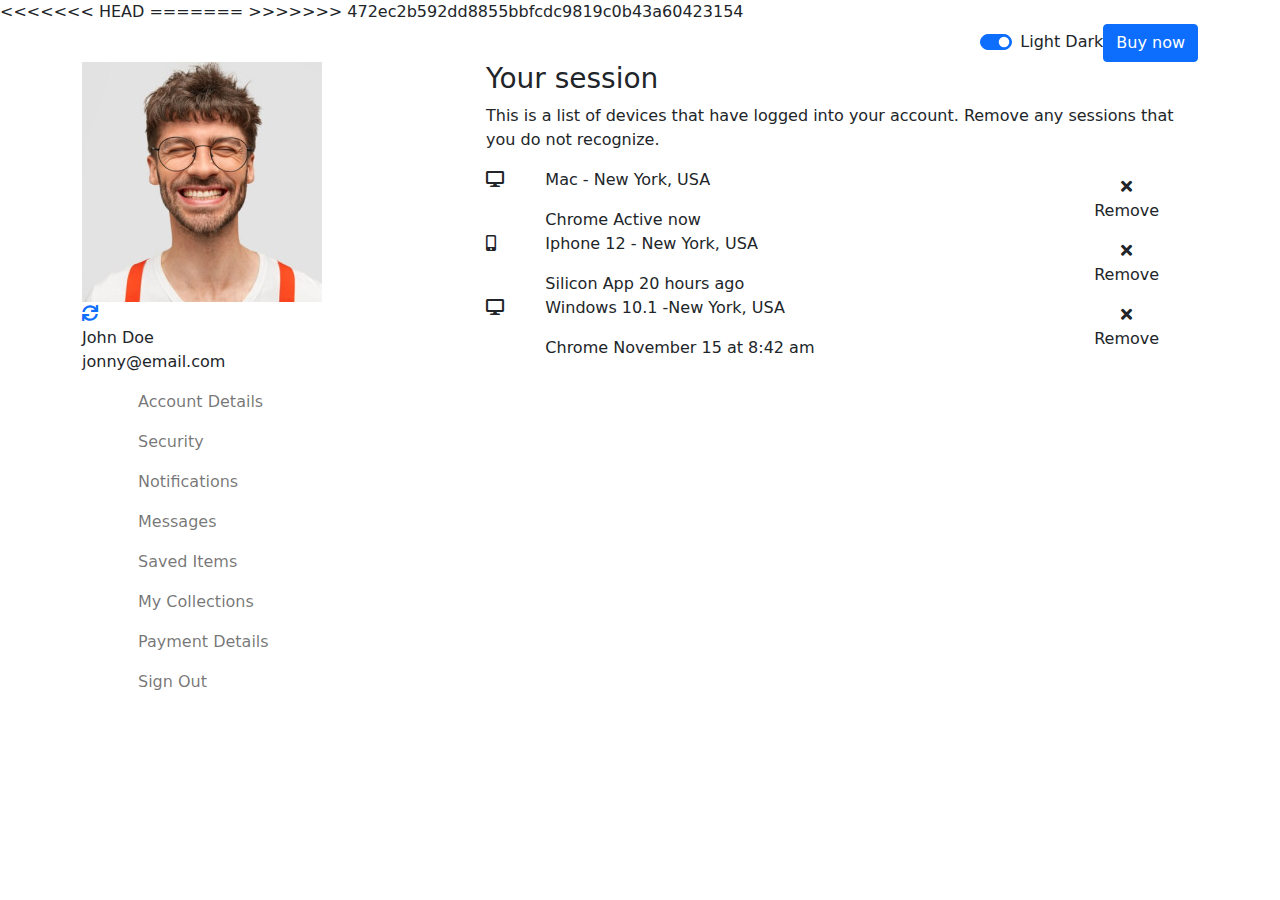
==== index.html @ 2d368879 "добавление файлов" ====
<!DOCTYPE html>
<html lang="en">
<head>
	<meta charset="UTF-8">
	<meta name="viewport" content="width=device-width, initial-scale=1.0">
	<title>Document</title>
	<link rel="stylesheet" href="css/bootstrap.min.css">
	<link rel="stylesheet" href="css/all.min.css">
	<link rel="stylesheet" href="css/bundle.css">
	<link rel="stylesheet" href="css/all.min.css">

</head>
<body>

<<<<<<< HEAD
	
=======
>>>>>>> 472ec2b592dd8855bbfcdc9819c0b43a60423154
	<div class="container-fluid fixed_block">
		<div class="container">
			<div class="row">
				<div class="col-6">
					<!-- лого и меню -->
				</div>
				<div class="col-6 d-flex justify-content-end d-flex align-items-center">
					<div class="sweatch">
						<div class="form-check form-switch">
							<label class="form-check-label align-self-center" for="flexSwitchCheckChecked">Light</label>
						  	<input class="form-check-input sweatch_feald" type="checkbox" role="switch" id="flexSwitchCheckChecked" checked>
						  	<label class="form-check-label align-self-center" for="flexSwitchCheckChecked">Dark</label>
						</div>
					</div>
					<button type="button" class="btn btn-primary btn_buy"><i class="bi bi-cart"></i>Buy now</button>
				</div>
			</div>
		</div>
	</div>
	<div class="container">
		<div class="row">
			<aside class="col-4 sidebar">
				<div class="sidebar_block">
					<div class="sidebar_user_info_wrap">
						<div class="photo_and_info">
							<div class="photo_wrap">
								<div class="photo">
									<img src="images/18.jpg">
									<div class="link">
										<a href="#">
											<i class="fas fa-sync"></i>
										</a>
									</div>
								</div>
							</div>
							<div class="info">
								<div class="user_name">
									John Doe
								</div>
								<div class="user_email">
									jonny@email.com
								</div>
							</div>
						</div>
					</div>
					<div class="container">
						<div class="row">
							<div class="col-12 sidebar_menu_wrap">
								<nav class="navbar navbar-expand-lg navbar-light bg-transparent">
									<div class="container-fluid">
										<button class="navbar-toggler sidebar_menu_button" type="button" data-bs-toggle="collapse" data-bs-target="#navbarTogglerDemo01" aria-controls="navbarTogglerDemo01" aria-expanded="false" aria-label="Toggle navigation">
											<span class=" disable_button navbar-toggler-icon"></span>
											<i class=" sidebar_icon_before bi bi-person-lines-fill"></i>
											Account menu
											<i class="sidebar_icon_after bi bi-chevron-down"></i>
										</button>
										<div class="collapse navbar-collapse" id="navbarTogglerDemo01">
											<ul class="navbar-nav sidebar_menu me-auto mb-2 mb-lg-0 flex-column">
												<li class="nav-item">
													<a class="nav-link sidebar_menu_items" href="#">
													<i class="sidebar_icon bi bi-gear"></i>
													Account Details</a>
												</li>
												<li class="nav-item">
													<a class="nav-link active_item sidebar_menu_items" href="#">
													<i class="sidebar_icon bi bi-lock"></i>
													Security</a>
												</li>
												<li class="nav-item">
													<a class="nav-link sidebar_menu_items" href="#">
													<i class="sidebar_icon bi bi-bell"></i>
													Notifications</a>
												</li>
												<li class="nav-item">
													<a class="nav-link sidebar_menu_items" href="#">
													<i class="sidebar_icon bi bi-chat-right"></i>
													Messages</a>
												</li>
												<li class="nav-item">
													<a class="nav-link sidebar_menu_items" href="#">
													<i class="sidebar_icon bi bi-bookmark"></i>
													Saved Items</a>
												</li>
												<li class="nav-item">
													<a class="nav-link sidebar_menu_items" href="#">
													<i class="sidebar_icon bi bi-collection"></i>
													My Collections</a>
												</li>
												<li class="nav-item">
													<a class="nav-link sidebar_menu_items" href="#">
													<i class="sidebar_icon bi bi-credit-card-2-front"></i>
													Payment Details</a>
												</li>
												<li class="nav-item">
													<a class="nav-link sidebar_menu_items" href="#">
													<i class="sidebar_icon bi bi-box-arrow-left"></i>
													Sign Out</a>
												</li>
											</ul>
										</div>
									</div>
								</nav>
							</div>
						</div>
					</div>
				</div>
			</aside>
			<div class="col-8">
				<div class="container-fluid">
		<div class="row">
			<div class="col-12 title">
				<h3>Your session</h3>
			</div>
			<div class="col-12">
				<p class="article">This is a list of devices that have logged into your account. Remove any sessions that you do not recognize.</p>
			</div>
		</div>
		<div class="row users">
			<div class="col-1 item align-self-start">
				<i class="fas fa-desktop"></i>
			</div>
			<div class="col-9 item">
				<div class="computers">
					
					<p>Mac - New York, USA</p>
					<span>Chrome </span>
					<span class="active">Active now</span>
				</div>
			</div>
			<div class="col-2 item">
				<div class="btn-group button_wrap" role="group" aria-label="Basic example">
				  <button type="button" class="btn btn_delete ">
				  	<i class="fas fa-times"></i>
				  Remove</button>
				</div>
			</div>
			<div class="col-1 item align-self-start">
				<i class="fas fa-mobile-alt"></i>
			</div>
			<div class="col-9 item">
				<div class="computers">
					<p>Iphone 12 - New York, USA</p>
					<span>Silicon App </span>
					<span>20 hours ago</span>
				</div>
			</div>
			<div class="col-2 item">
				<div class="btn-group button_wrap" role="group" aria-label="Basic example">
					<button type="button" class="btn btn_delete"><i class="fas fa-times"></i>
					Remove</button>
				</div>
			</div>
			<div class="col-1 item align-self-start">
				<i class="fas fa-desktop"></i>
			</div>
			<div class="col-9 item">
				<div class="computers">
					<p>Windows 10.1 -New York, USA</p>
					<span>Chrome </span>
					<span>November 15 at 8:42 am</span>
				</div>
			</div>
			
			<div class="col-2 item">
				<div class="btn-group button_wrap" role="group" aria-label="Basic example">
					<button type="button" class="btn btn_delete">
						<i class="fas fa-times"></i>
					Remove</button>
				</div>
			</div>
		</div>
	</div>
			</div>


	<footer class="container-fluid footer">
		<div class="container">
			<div class="row">
				<!-- footer -->
			</div>
		</div>
	</footer>

	<script src="js/bootstrap.min.js"></script>
</body>
</html>
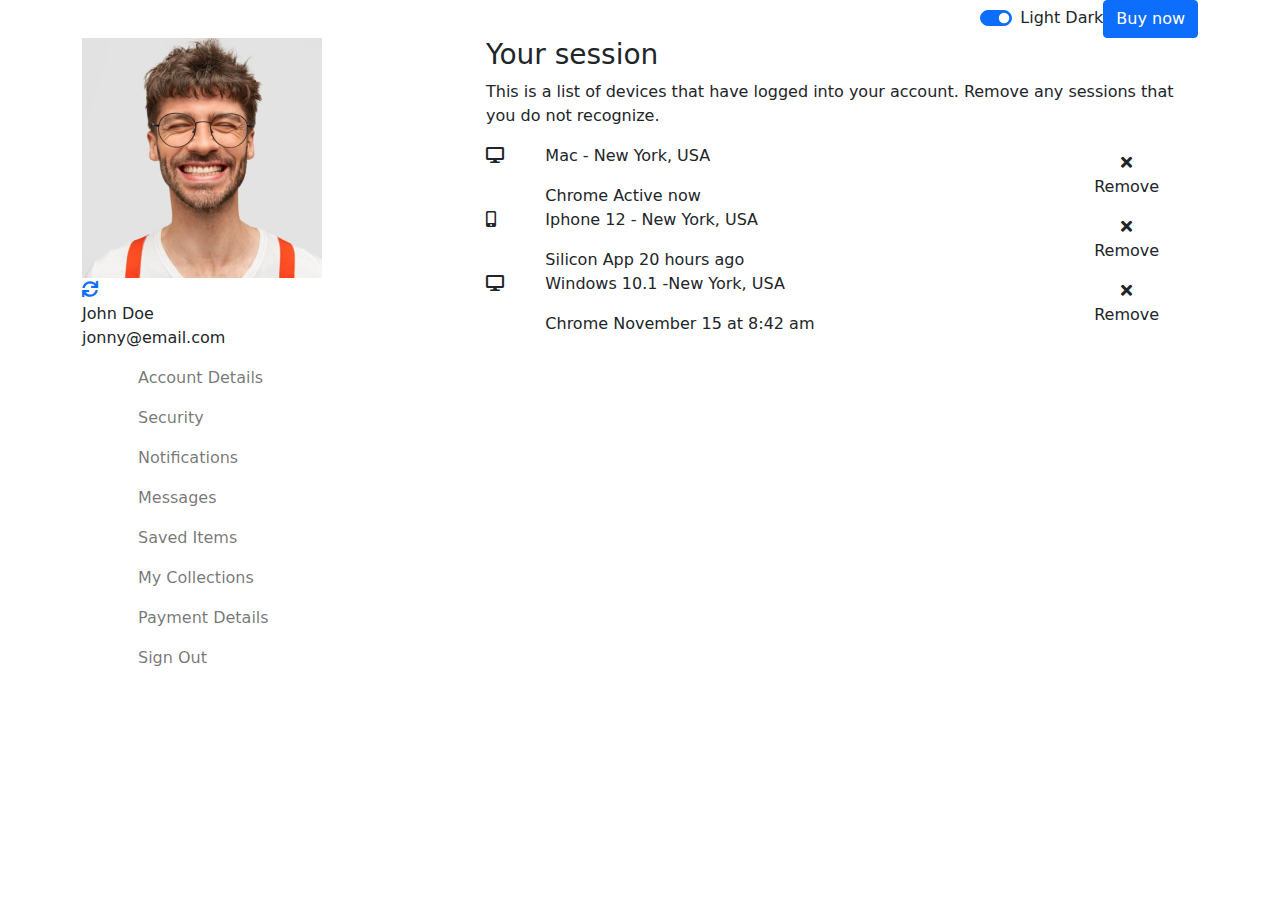
==== commit b7271c40: "изменение размера шрифта" ====
--- a/index.html
+++ b/index.html
@@ -12,10 +12,6 @@
 </head>
 <body>
 
-<<<<<<< HEAD
-	
-=======
->>>>>>> 472ec2b592dd8855bbfcdc9819c0b43a60423154
 	<div class="container-fluid fixed_block">
 		<div class="container">
 			<div class="row">
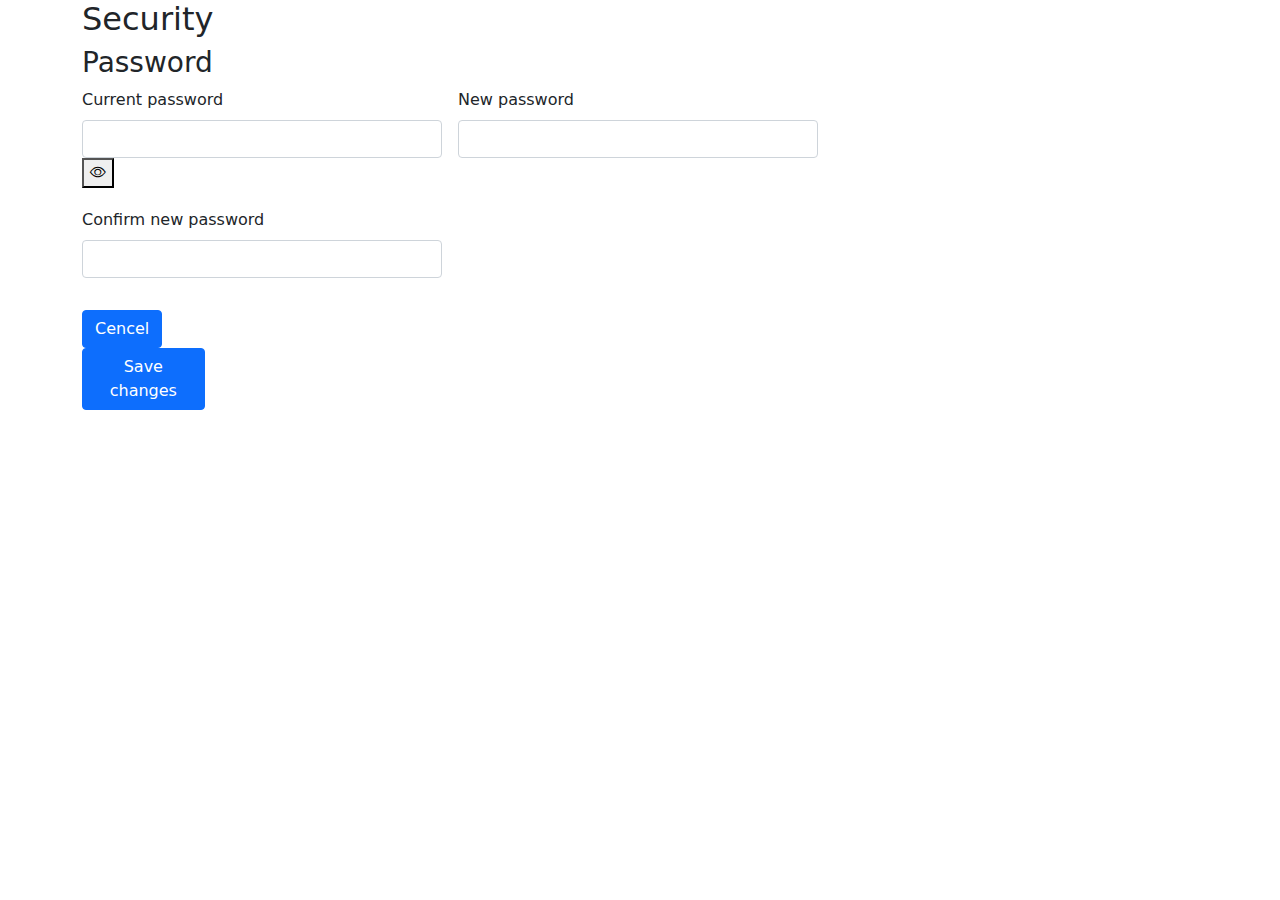
==== commit 54e980d1: "сделала форму" ====
--- a/index.html
+++ b/index.html
@@ -5,196 +5,51 @@
 	<meta name="viewport" content="width=device-width, initial-scale=1.0">
 	<title>Document</title>
 	<link rel="stylesheet" href="css/bootstrap.min.css">
-	<link rel="stylesheet" href="css/all.min.css">
 	<link rel="stylesheet" href="css/bundle.css">
-	<link rel="stylesheet" href="css/all.min.css">
+	<!-- CSS only -->
 
+
+	<link rel="stylesheet" href="https://cdn.jsdelivr.net/npm/bootstrap-icons@1.8.1/font/bootstrap-icons.css">
+	
 </head>
 <body>
+	<div class="container form-main">
+		<div class="row">
+			<div class="col-xl-8">
+				<h2>Security</h2>
+				<h3>Password</h3>
+		  		<!-- Content here -->
+				<form class="row g-3">
+		 		 <div class="col-6 mb-1 current_form">
+		   			<label for="exampleInputPassword1" class="form-label">Current password
+					</label>
+		    		<input type="password" class="form-control" id="exampleInputPassword1">
+		    		<button class="form_btn_eye"><i class="bi bi-eye"></i></button>
+		  		</div>
+		 		<div class="col-6 mb-2">
+		    		<label for="exampleInputPassword1" class="form-label">New password</label>
+		    		<input type="password" class="form-control" id="exampleInputPassword1">
 
-	<div class="container-fluid fixed_block">
-		<div class="container">
-			<div class="row">
-				<div class="col-6">
-					<!-- лого и меню -->
-				</div>
-				<div class="col-6 d-flex justify-content-end d-flex align-items-center">
-					<div class="sweatch">
-						<div class="form-check form-switch">
-							<label class="form-check-label align-self-center" for="flexSwitchCheckChecked">Light</label>
-						  	<input class="form-check-input sweatch_feald" type="checkbox" role="switch" id="flexSwitchCheckChecked" checked>
-						  	<label class="form-check-label align-self-center" for="flexSwitchCheckChecked">Dark</label>
-						</div>
+		  		</div>
+		  		<div class="col-6 mb-3">
+		    	<label for="exampleInputPassword1" class="form-label">Confirm new password</label>
+		    	<input type="password" class="form-control" id="exampleInputPassword1">
+		  		</div>
+		  		<div class="btn-form-main">
+			  		<div class="col-1 btn_1">
+			   			<button type="submit" class="btn btn-primary cencel_btn">Cencel</button>
 					</div>
-					<button type="button" class="btn btn-primary btn_buy"><i class="bi bi-cart"></i>Buy now</button>
-				</div>
-			</div>
-		</div>
-	</div>
-	<div class="container">
-		<div class="row">
-			<aside class="col-4 sidebar">
-				<div class="sidebar_block">
-					<div class="sidebar_user_info_wrap">
-						<div class="photo_and_info">
-							<div class="photo_wrap">
-								<div class="photo">
-									<img src="images/18.jpg">
-									<div class="link">
-										<a href="#">
-											<i class="fas fa-sync"></i>
-										</a>
-									</div>
-								</div>
-							</div>
-							<div class="info">
-								<div class="user_name">
-									John Doe
-								</div>
-								<div class="user_email">
-									jonny@email.com
-								</div>
-							</div>
-						</div>
-					</div>
-					<div class="container">
-						<div class="row">
-							<div class="col-12 sidebar_menu_wrap">
-								<nav class="navbar navbar-expand-lg navbar-light bg-transparent">
-									<div class="container-fluid">
-										<button class="navbar-toggler sidebar_menu_button" type="button" data-bs-toggle="collapse" data-bs-target="#navbarTogglerDemo01" aria-controls="navbarTogglerDemo01" aria-expanded="false" aria-label="Toggle navigation">
-											<span class=" disable_button navbar-toggler-icon"></span>
-											<i class=" sidebar_icon_before bi bi-person-lines-fill"></i>
-											Account menu
-											<i class="sidebar_icon_after bi bi-chevron-down"></i>
-										</button>
-										<div class="collapse navbar-collapse" id="navbarTogglerDemo01">
-											<ul class="navbar-nav sidebar_menu me-auto mb-2 mb-lg-0 flex-column">
-												<li class="nav-item">
-													<a class="nav-link sidebar_menu_items" href="#">
-													<i class="sidebar_icon bi bi-gear"></i>
-													Account Details</a>
-												</li>
-												<li class="nav-item">
-													<a class="nav-link active_item sidebar_menu_items" href="#">
-													<i class="sidebar_icon bi bi-lock"></i>
-													Security</a>
-												</li>
-												<li class="nav-item">
-													<a class="nav-link sidebar_menu_items" href="#">
-													<i class="sidebar_icon bi bi-bell"></i>
-													Notifications</a>
-												</li>
-												<li class="nav-item">
-													<a class="nav-link sidebar_menu_items" href="#">
-													<i class="sidebar_icon bi bi-chat-right"></i>
-													Messages</a>
-												</li>
-												<li class="nav-item">
-													<a class="nav-link sidebar_menu_items" href="#">
-													<i class="sidebar_icon bi bi-bookmark"></i>
-													Saved Items</a>
-												</li>
-												<li class="nav-item">
-													<a class="nav-link sidebar_menu_items" href="#">
-													<i class="sidebar_icon bi bi-collection"></i>
-													My Collections</a>
-												</li>
-												<li class="nav-item">
-													<a class="nav-link sidebar_menu_items" href="#">
-													<i class="sidebar_icon bi bi-credit-card-2-front"></i>
-													Payment Details</a>
-												</li>
-												<li class="nav-item">
-													<a class="nav-link sidebar_menu_items" href="#">
-													<i class="sidebar_icon bi bi-box-arrow-left"></i>
-													Sign Out</a>
-												</li>
-											</ul>
-										</div>
-									</div>
-								</nav>
-							</div>
-						</div>
+					<div class="col-2 btn_2">
+			   			<button type="submit" class="btn btn-primary save_btn">Save changes</button>
 					</div>
 				</div>
-			</aside>
-			<div class="col-8">
-				<div class="container-fluid">
-		<div class="row">
-			<div class="col-12 title">
-				<h3>Your session</h3>
-			</div>
-			<div class="col-12">
-				<p class="article">This is a list of devices that have logged into your account. Remove any sessions that you do not recognize.</p>
-			</div>
-		</div>
-		<div class="row users">
-			<div class="col-1 item align-self-start">
-				<i class="fas fa-desktop"></i>
-			</div>
-			<div class="col-9 item">
-				<div class="computers">
-					
-					<p>Mac - New York, USA</p>
-					<span>Chrome </span>
-					<span class="active">Active now</span>
-				</div>
-			</div>
-			<div class="col-2 item">
-				<div class="btn-group button_wrap" role="group" aria-label="Basic example">
-				  <button type="button" class="btn btn_delete ">
-				  	<i class="fas fa-times"></i>
-				  Remove</button>
-				</div>
-			</div>
-			<div class="col-1 item align-self-start">
-				<i class="fas fa-mobile-alt"></i>
-			</div>
-			<div class="col-9 item">
-				<div class="computers">
-					<p>Iphone 12 - New York, USA</p>
-					<span>Silicon App </span>
-					<span>20 hours ago</span>
-				</div>
-			</div>
-			<div class="col-2 item">
-				<div class="btn-group button_wrap" role="group" aria-label="Basic example">
-					<button type="button" class="btn btn_delete"><i class="fas fa-times"></i>
-					Remove</button>
-				</div>
-			</div>
-			<div class="col-1 item align-self-start">
-				<i class="fas fa-desktop"></i>
-			</div>
-			<div class="col-9 item">
-				<div class="computers">
-					<p>Windows 10.1 -New York, USA</p>
-					<span>Chrome </span>
-					<span>November 15 at 8:42 am</span>
-				</div>
-			</div>
-			
-			<div class="col-2 item">
-				<div class="btn-group button_wrap" role="group" aria-label="Basic example">
-					<button type="button" class="btn btn_delete">
-						<i class="fas fa-times"></i>
-					Remove</button>
-				</div>
-			</div>
-		</div>
+			   	</form>
+		   </div>
+	  	</div>
 	</div>
-			</div>
 
 
-	<footer class="container-fluid footer">
-		<div class="container">
-			<div class="row">
-				<!-- footer -->
-			</div>
-		</div>
-	</footer>
-
 	<script src="js/bootstrap.min.js"></script>
+	<script src="https://cdn.jsdelivr.net/npm/bootstrap@5.1.3/dist/js/bootstrap.bundle.min.js" integrity="sha384-ka7Sk0Gln4gmtz2MlQnikT1wXgYsOg+OMhuP+IlRH9sENBO0LRn5q+8nbTov4+1p" crossorigin="anonymous"></script>
 </body>
 </html>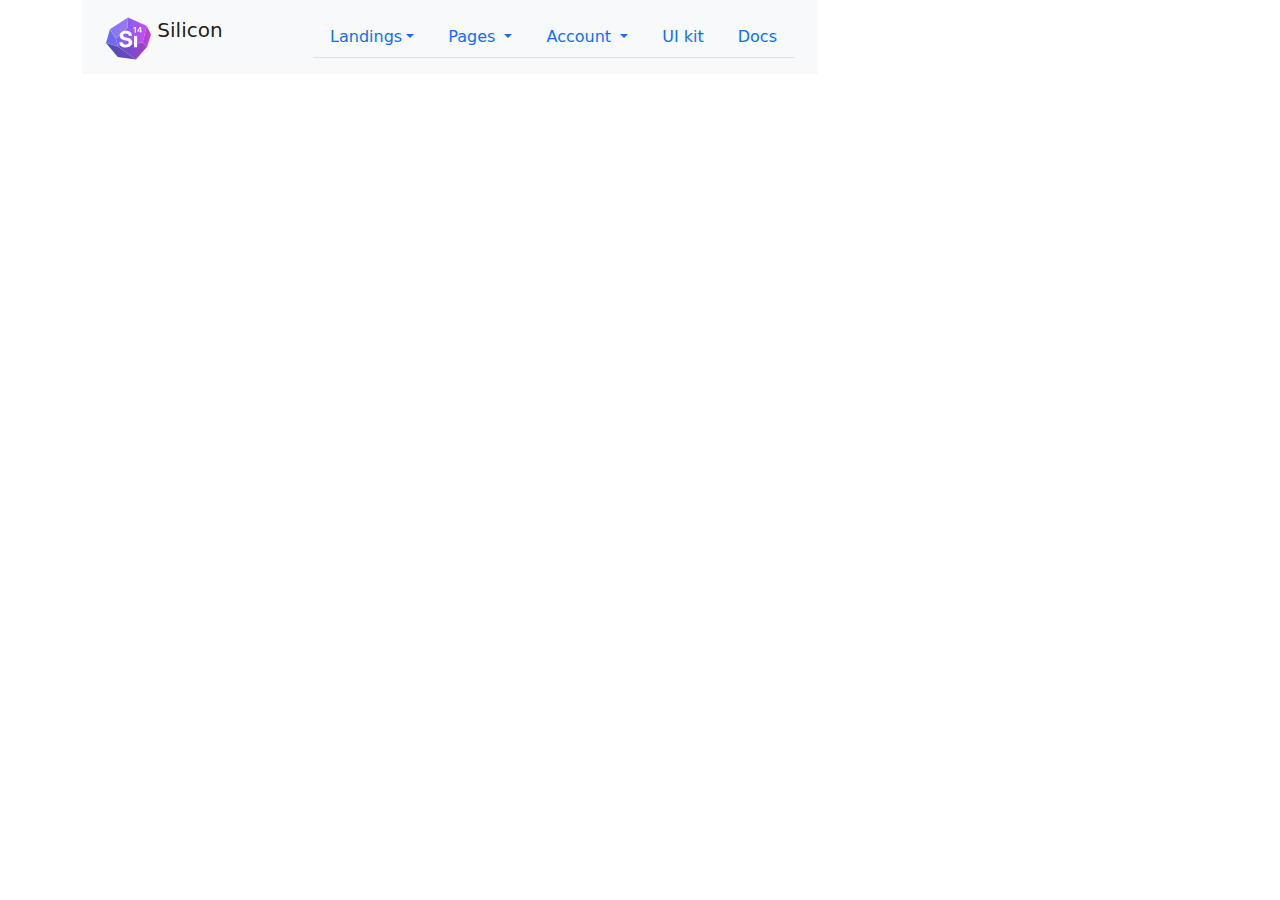
==== commit 73954913: "доделано без РЭМа" ====
--- a/index.html
+++ b/index.html
@@ -4,52 +4,152 @@
 	<meta charset="UTF-8">
 	<meta name="viewport" content="width=device-width, initial-scale=1.0">
 	<title>Document</title>
+
 	<link rel="stylesheet" href="css/bootstrap.min.css">
 	<link rel="stylesheet" href="css/bundle.css">
-	<!-- CSS only -->
+</head>
+<body>
+	
+	<div class="container header">
+		<div class="row ">
+			<div class="col-8">
+				<nav class="navbar navbar-light bg-light">
+				  <div class="container-fluid ">
+					    <a class="navbar-brand align-middle" href="#">
+					      <img src="images/logo.svg" alt="" width="45" height="45" class="d-inline-block align-text-top align-middle">
+					      <span class="align-middle">Silicon</span>
+					    </a>
 
 
-	<link rel="stylesheet" href="https://cdn.jsdelivr.net/npm/bootstrap-icons@1.8.1/font/bootstrap-icons.css">
-	
-</head>
-<body>
-	<div class="container form-main">
-		<div class="row">
-			<div class="col-xl-8">
-				<h2>Security</h2>
-				<h3>Password</h3>
-		  		<!-- Content here -->
-				<form class="row g-3">
-		 		 <div class="col-6 mb-1 current_form">
-		   			<label for="exampleInputPassword1" class="form-label">Current password
-					</label>
-		    		<input type="password" class="form-control" id="exampleInputPassword1">
-		    		<button class="form_btn_eye"><i class="bi bi-eye"></i></button>
-		  		</div>
-		 		<div class="col-6 mb-2">
-		    		<label for="exampleInputPassword1" class="form-label">New password</label>
-		    		<input type="password" class="form-control" id="exampleInputPassword1">
 
-		  		</div>
-		  		<div class="col-6 mb-3">
-		    	<label for="exampleInputPassword1" class="form-label">Confirm new password</label>
-		    	<input type="password" class="form-control" id="exampleInputPassword1">
-		  		</div>
-		  		<div class="btn-form-main">
-			  		<div class="col-1 btn_1">
-			   			<button type="submit" class="btn btn-primary cencel_btn">Cencel</button>
-					</div>
-					<div class="col-2 btn_2">
-			   			<button type="submit" class="btn btn-primary save_btn">Save changes</button>
-					</div>
-				</div>
-			   	</form>
-		   </div>
-	  	</div>
-	</div>
+						<ul class="nav nav-tabs align-middle">
+						  <li class="nav-item dropdown pages">
+						    <p class="nav-link dropdown-toggle" data-bs-toggle="dropdown" href="#" role="button" aria-expanded="false">Landings<i class="bi bi-chevron-down"></i></p>
+						    <ul class="dropdown-menu">
+						      	<li>
+						      		<div class="row">
+						      			<div class="col-4 picture-col menu-picture">
+						      				
+						      			</div>
 
 
+			      			<div class="col-4 other-col">
+										    <ul class="last_in_col">
+										      	<li class="dropdown-item"><a href="#" class="dropdown-item">Template Intro Page</a></li>
+										      	<li class="dropdown-item"><a href="#" class="dropdown-item">Mobile App Showcase</a></li>
+										      	<li class="dropdown-item"><a href="#" class="dropdown-item">SaaS v.1</a></li>
+										      	<li class="dropdown-item "><a href="#" class="dropdown-item">SaaS v.2</a></li>
+										      	<li class="dropdown-item"><a href="#" class="dropdown-item">Financial Consulting</a></li>
+										      	<li class="dropdown-item"><a href="#" class="dropdown-item">Online Courses</a></li>
+										      	<li class="dropdown-item"><a href="#" class="dropdown-item">Medical</a></li>
+										      	<li class="dropdown-item"><a href="#" class="dropdown-item">IT (Software) Company</a></li>
+						      				</ul> 
+						      			</div>
+						      			<div class="col-4 last-col">
+										    <ul class="last_in_col">
+										      	<li class="dropdown-item"><a href="#" class="dropdown-item">Conference</a></li>
+										      	<li class="dropdown-item"><a href="#" class="dropdown-item">Digital Agency</a></li>
+										      	<li class="dropdown-item"><a href="#" class="dropdown-item">Blog Homepage</a></li>
+										      	
+						      				</ul> 
+						      			</div>
+						      		</div>
+   								</li> 
+						    </ul>
+						  </li>
+						  <li class="nav-item dropdown pages">
+						    <p class="nav-link dropdown-toggle" data-bs-toggle="dropdown" href="#" role="button" aria-expanded="false">Pages <i class="bi bi-chevron-down"></i></p>
+						    <ul class="dropdown-menu">
+						      	<li>
+						      		<div class="row">
+						      			<div class="col-4 first-col">
+											<ul class="">
+										    	<li class="dropdown-item dropdown-subtitle">About</li>
+										      	<li class="dropdown-item"><a class="dropdown-item" href="#">About v.1</a></li>
+										      	<li class="dropdown-item"><a class="dropdown-item" href="#">About v.2</a></li>
+										    </ul>
+										    <ul class="last_in_col">
+										      	<li class="dropdown-item dropdown-subtitle">Portfolio</li>
+										      	<li class="dropdown-item"><a href="#" class="dropdown-item"> Grid View</a></li>
+										      	<li class="dropdown-item"><a href="#" class="dropdown-item"> List View</a></li>
+										      	<li class="dropdown-item"><a href="#" class="dropdown-item"> SliderView</a> </li>
+										      	<li class="dropdown-item"><a href="#" class="dropdown-item"> Courses</a></li>
+										      	<li class="dropdown-item"><a href="#" class="dropdown-item"> SingleProject</a> </li>
+										      	<li class="dropdown-item"><a href="#" class="dropdown-item"> Single Course</a></li>
+						      				</ul> 
+						      			</div>
+
+						      			<div class="col-4 other-col">
+											<ul class="">
+										    	<li class="dropdown-item dropdown-subtitle">Blog</li>
+										      	<li class="dropdown-item"><a class="dropdown-item" href="#">List View with Sidebar</a></li>
+										      	<li class="dropdown-item"><a class="dropdown-item" href="#">Grid View with Sidebar</a></li>
+										      	<li class="dropdown-item"><a class="dropdown-item" href="#">List View no Sidebar</a></li><li class="dropdown-item"><a class="dropdown-item" href="#">Grid View no Sidebar</a></li>
+										      	<li class="dropdown-item"><a class="dropdown-item" href="#">Simple Feed</a></li>
+										      	<li class="dropdown-item"><a class="dropdown-item" href="#">Single Post</a></li>
+										      	<li class="dropdown-item"><a class="dropdown-item" href="#">Podcast</a></li>
+
+										    </ul>
+										    <ul class="last_in_col">
+										      	<li class="dropdown-item dropdown-subtitle">Services</li>
+										      	<li class="dropdown-item"><a href="#" class="dropdown-item"></a> Services Page</li>
+										      	<li class="dropdown-item"><a href="#" class="dropdown-item"></a> Service Details</li>
+										      	
+						      				</ul> 
+						      			</div>
+
+						      			<div class="col-4 last-col">
+											<ul class="">
+										    	<li class="dropdown-item dropdown-subtitle">Contacts</li>
+										      	<li class="dropdown-item"><a class="dropdown-item" href="#">Contacts v.1</a></li>
+										      	<li class="dropdown-item"><a class="dropdown-item" href="#">Contacts v.2</a></li>
+										    </ul>
+										    <ul class="last_in_col">
+										      	<li class="dropdown-item dropdown-subtitle">Specialty</li>
+										      	<li class="dropdown-item"><a href="#" class="dropdown-item"> 404 Error v.1</a></li>
+										      	<li class="dropdown-item"><a href="#" class="dropdown-item"> 404 Error v.2</a></li>
+										      	
+						      				</ul> 
+						      			</div>
+						      		</div>
+								</li> 
+						    </ul>
+
+						  </li>
+						  <li class="nav-item dropdown pages">
+						    <p class="nav-link dropdown-toggle" data-bs-toggle="dropdown" href="#" role="button" aria-expanded="false">Account <i class="bi bi-chevron-down"></i></p>
+						    <ul class="dropdown-menu">
+						      	<li>
+						      		<div class="row">
+						      			<div class="col first-col">
+										    <ul class="last_in_col">
+										      	<li class="dropdown-item"><a href="#" class="dropdown-item">Account Details</a></li>
+										      	<li class="dropdown-item"><a href="#" class="dropdown-item"> Security</a></li>
+										      	<li class="dropdown-item"><a href="#" class="dropdown-item"> Notifications</a></li>
+										      	<li class="dropdown-item "><a href="#" class="dropdown-item">Messages</a></li>
+										      	<li class="dropdown-item"><a href="#" class="dropdown-item"> My Collections</a></li>
+										      	<li class="dropdown-item"><a href="#" class="dropdown-item"> Payment Details</a></li>
+										      	<li class="dropdown-item"><a href="#" class="dropdown-item"> Sign In</a></li>
+										      	<li class="dropdown-item"><a href="#" class="dropdown-item"> Sign Up</a></li>
+						      				</ul> 
+						      			</div>
+						      		</div>
+   								</li> 
+						    </ul>
+						  </li>
+						  <li class="nav-item UI_kit">
+						    <a class="nav-link" href="#">UI kit</a>
+						  </li>
+						  <li class="nav-item documents">
+						    <a class="nav-link" href="#">Docs</a>
+						  </li>
+						</ul>
+					</div>
+				</nav>
+			</div>
+		</div>
+	</div>	
+
 	<script src="js/bootstrap.min.js"></script>
-	<script src="https://cdn.jsdelivr.net/npm/bootstrap@5.1.3/dist/js/bootstrap.bundle.min.js" integrity="sha384-ka7Sk0Gln4gmtz2MlQnikT1wXgYsOg+OMhuP+IlRH9sENBO0LRn5q+8nbTov4+1p" crossorigin="anonymous"></script>
 </body>
 </html>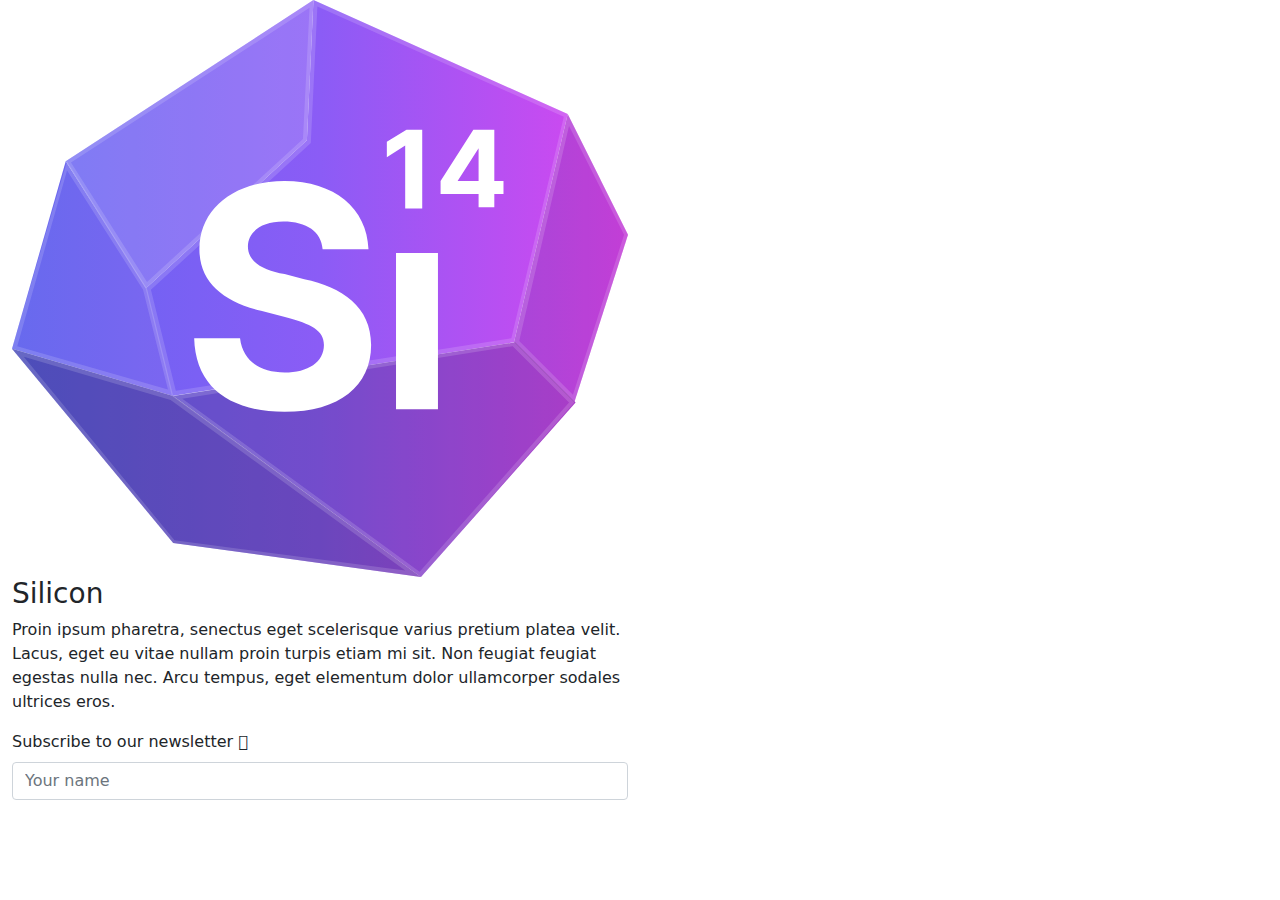
==== commit d1f08b01: "создание футера(нина)" ====
--- a/index.html
+++ b/index.html
@@ -4,151 +4,29 @@
 	<meta charset="UTF-8">
 	<meta name="viewport" content="width=device-width, initial-scale=1.0">
 	<title>Document</title>
-
 	<link rel="stylesheet" href="css/bootstrap.min.css">
+	<link rel="stylesheet" href="css/all.min.css">
 	<link rel="stylesheet" href="css/bundle.css">
 </head>
 <body>
-	
-	<div class="container header">
-		<div class="row ">
-			<div class="col-8">
-				<nav class="navbar navbar-light bg-light">
-				  <div class="container-fluid ">
-					    <a class="navbar-brand align-middle" href="#">
-					      <img src="images/logo.svg" alt="" width="45" height="45" class="d-inline-block align-text-top align-middle">
-					      <span class="align-middle">Silicon</span>
-					    </a>
+	<div class="container-fluid">
+		<div class="row">
+			<div class="col-6">
+				<img src="images/logo.svg" alt="logo">
+				<h3>Silicon</h3>
+				<p>Proin ipsum pharetra, senectus eget scelerisque varius pretium platea velit. Lacus, eget eu vitae nullam proin turpis etiam mi sit. Non feugiat feugiat egestas nulla nec. Arcu tempus, eget elementum dolor ullamcorper sodales ultrices eros.</p>
+				<div class="mb-3">
+				 	<label for="exampleFormControlInput1" class="form-label">Subscribe to our newsletter</label>
+				 	<i class="fal fa-envelope"></i>
+				 	<input type="email" class="form-control" id="exampleFormControlInput1" placeholder="Your name">
+				</div>
+			</div>
+			<div class="col-2"></div>
+			<div class="col-2"></div>
+			<div class="col-2"></div>
+		</div>
+	</div>
 
-
-
-						<ul class="nav nav-tabs align-middle">
-						  <li class="nav-item dropdown pages">
-						    <p class="nav-link dropdown-toggle" data-bs-toggle="dropdown" href="#" role="button" aria-expanded="false">Landings<i class="bi bi-chevron-down"></i></p>
-						    <ul class="dropdown-menu">
-						      	<li>
-						      		<div class="row">
-						      			<div class="col-4 picture-col menu-picture">
-						      				
-						      			</div>
-
-
-			      			<div class="col-4 other-col">
-										    <ul class="last_in_col">
-										      	<li class="dropdown-item"><a href="#" class="dropdown-item">Template Intro Page</a></li>
-										      	<li class="dropdown-item"><a href="#" class="dropdown-item">Mobile App Showcase</a></li>
-										      	<li class="dropdown-item"><a href="#" class="dropdown-item">SaaS v.1</a></li>
-										      	<li class="dropdown-item "><a href="#" class="dropdown-item">SaaS v.2</a></li>
-										      	<li class="dropdown-item"><a href="#" class="dropdown-item">Financial Consulting</a></li>
-										      	<li class="dropdown-item"><a href="#" class="dropdown-item">Online Courses</a></li>
-										      	<li class="dropdown-item"><a href="#" class="dropdown-item">Medical</a></li>
-										      	<li class="dropdown-item"><a href="#" class="dropdown-item">IT (Software) Company</a></li>
-						      				</ul> 
-						      			</div>
-						      			<div class="col-4 last-col">
-										    <ul class="last_in_col">
-										      	<li class="dropdown-item"><a href="#" class="dropdown-item">Conference</a></li>
-										      	<li class="dropdown-item"><a href="#" class="dropdown-item">Digital Agency</a></li>
-										      	<li class="dropdown-item"><a href="#" class="dropdown-item">Blog Homepage</a></li>
-										      	
-						      				</ul> 
-						      			</div>
-						      		</div>
-   								</li> 
-						    </ul>
-						  </li>
-						  <li class="nav-item dropdown pages">
-						    <p class="nav-link dropdown-toggle" data-bs-toggle="dropdown" href="#" role="button" aria-expanded="false">Pages <i class="bi bi-chevron-down"></i></p>
-						    <ul class="dropdown-menu">
-						      	<li>
-						      		<div class="row">
-						      			<div class="col-4 first-col">
-											<ul class="">
-										    	<li class="dropdown-item dropdown-subtitle">About</li>
-										      	<li class="dropdown-item"><a class="dropdown-item" href="#">About v.1</a></li>
-										      	<li class="dropdown-item"><a class="dropdown-item" href="#">About v.2</a></li>
-										    </ul>
-										    <ul class="last_in_col">
-										      	<li class="dropdown-item dropdown-subtitle">Portfolio</li>
-										      	<li class="dropdown-item"><a href="#" class="dropdown-item"> Grid View</a></li>
-										      	<li class="dropdown-item"><a href="#" class="dropdown-item"> List View</a></li>
-										      	<li class="dropdown-item"><a href="#" class="dropdown-item"> SliderView</a> </li>
-										      	<li class="dropdown-item"><a href="#" class="dropdown-item"> Courses</a></li>
-										      	<li class="dropdown-item"><a href="#" class="dropdown-item"> SingleProject</a> </li>
-										      	<li class="dropdown-item"><a href="#" class="dropdown-item"> Single Course</a></li>
-						      				</ul> 
-						      			</div>
-
-						      			<div class="col-4 other-col">
-											<ul class="">
-										    	<li class="dropdown-item dropdown-subtitle">Blog</li>
-										      	<li class="dropdown-item"><a class="dropdown-item" href="#">List View with Sidebar</a></li>
-										      	<li class="dropdown-item"><a class="dropdown-item" href="#">Grid View with Sidebar</a></li>
-										      	<li class="dropdown-item"><a class="dropdown-item" href="#">List View no Sidebar</a></li><li class="dropdown-item"><a class="dropdown-item" href="#">Grid View no Sidebar</a></li>
-										      	<li class="dropdown-item"><a class="dropdown-item" href="#">Simple Feed</a></li>
-										      	<li class="dropdown-item"><a class="dropdown-item" href="#">Single Post</a></li>
-										      	<li class="dropdown-item"><a class="dropdown-item" href="#">Podcast</a></li>
-
-										    </ul>
-										    <ul class="last_in_col">
-										      	<li class="dropdown-item dropdown-subtitle">Services</li>
-										      	<li class="dropdown-item"><a href="#" class="dropdown-item"></a> Services Page</li>
-										      	<li class="dropdown-item"><a href="#" class="dropdown-item"></a> Service Details</li>
-										      	
-						      				</ul> 
-						      			</div>
-
-						      			<div class="col-4 last-col">
-											<ul class="">
-										    	<li class="dropdown-item dropdown-subtitle">Contacts</li>
-										      	<li class="dropdown-item"><a class="dropdown-item" href="#">Contacts v.1</a></li>
-										      	<li class="dropdown-item"><a class="dropdown-item" href="#">Contacts v.2</a></li>
-										    </ul>
-										    <ul class="last_in_col">
-										      	<li class="dropdown-item dropdown-subtitle">Specialty</li>
-										      	<li class="dropdown-item"><a href="#" class="dropdown-item"> 404 Error v.1</a></li>
-										      	<li class="dropdown-item"><a href="#" class="dropdown-item"> 404 Error v.2</a></li>
-										      	
-						      				</ul> 
-						      			</div>
-						      		</div>
-								</li> 
-						    </ul>
-
-						  </li>
-						  <li class="nav-item dropdown pages">
-						    <p class="nav-link dropdown-toggle" data-bs-toggle="dropdown" href="#" role="button" aria-expanded="false">Account <i class="bi bi-chevron-down"></i></p>
-						    <ul class="dropdown-menu">
-						      	<li>
-						      		<div class="row">
-						      			<div class="col first-col">
-										    <ul class="last_in_col">
-										      	<li class="dropdown-item"><a href="#" class="dropdown-item">Account Details</a></li>
-										      	<li class="dropdown-item"><a href="#" class="dropdown-item"> Security</a></li>
-										      	<li class="dropdown-item"><a href="#" class="dropdown-item"> Notifications</a></li>
-										      	<li class="dropdown-item "><a href="#" class="dropdown-item">Messages</a></li>
-										      	<li class="dropdown-item"><a href="#" class="dropdown-item"> My Collections</a></li>
-										      	<li class="dropdown-item"><a href="#" class="dropdown-item"> Payment Details</a></li>
-										      	<li class="dropdown-item"><a href="#" class="dropdown-item"> Sign In</a></li>
-										      	<li class="dropdown-item"><a href="#" class="dropdown-item"> Sign Up</a></li>
-						      				</ul> 
-						      			</div>
-						      		</div>
-   								</li> 
-						    </ul>
-						  </li>
-						  <li class="nav-item UI_kit">
-						    <a class="nav-link" href="#">UI kit</a>
-						  </li>
-						  <li class="nav-item documents">
-						    <a class="nav-link" href="#">Docs</a>
-						  </li>
-						</ul>
-					</div>
-				</nav>
-			</div>
-		</div>
-	</div>	
 
 	<script src="js/bootstrap.min.js"></script>
 </body>
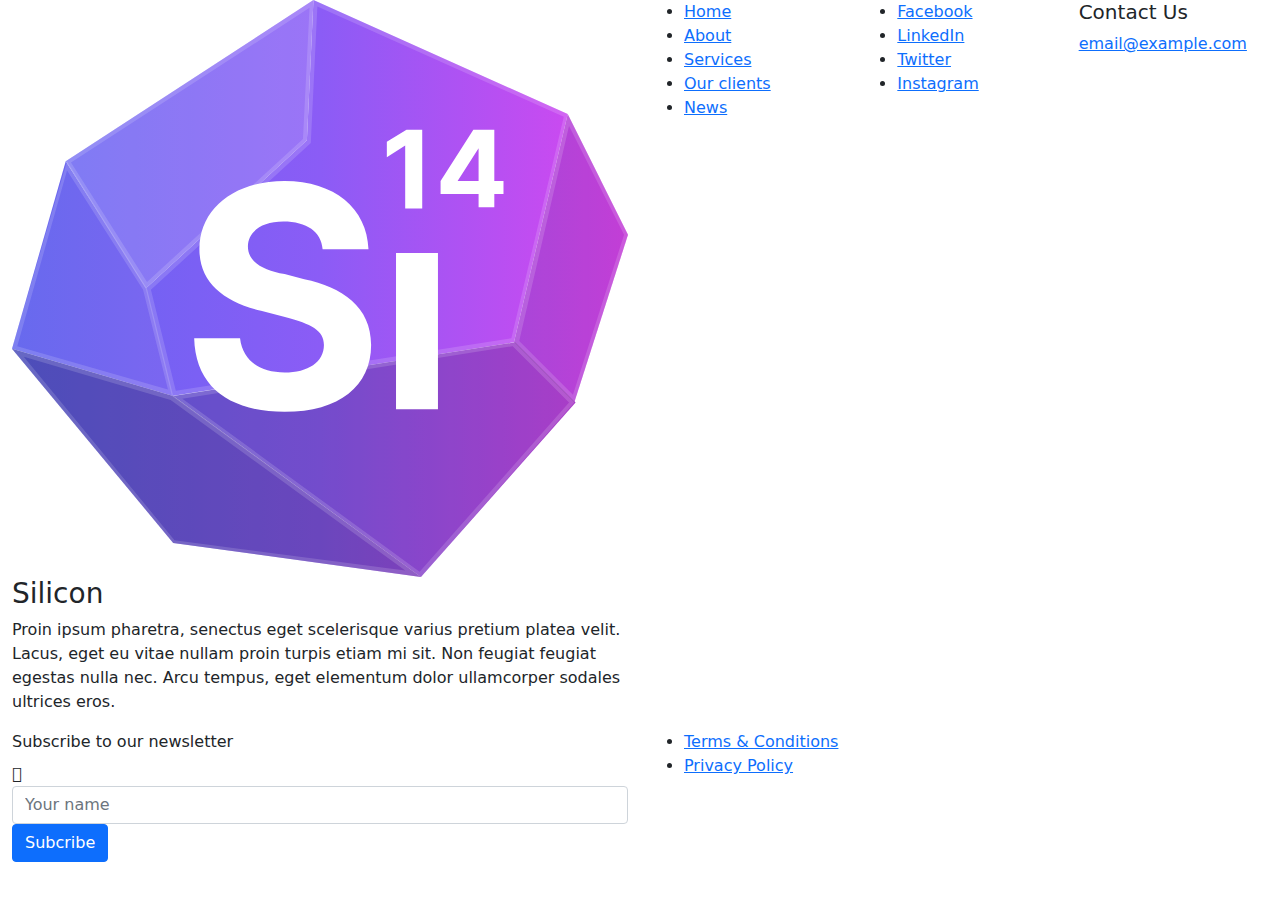
==== commit b0a4f109: "footer nina" ====
--- a/index.html
+++ b/index.html
@@ -15,15 +15,51 @@
 				<img src="images/logo.svg" alt="logo">
 				<h3>Silicon</h3>
 				<p>Proin ipsum pharetra, senectus eget scelerisque varius pretium platea velit. Lacus, eget eu vitae nullam proin turpis etiam mi sit. Non feugiat feugiat egestas nulla nec. Arcu tempus, eget elementum dolor ullamcorper sodales ultrices eros.</p>
+				
+			</div>
+			<div class="col-2">
+				<ul>
+					<li><a href="#">Home</a></li>
+					<li><a href="#">About</a></li>
+					<li><a href="#">Services</a></li>
+					<li><a href="#">Our clients</a></li>
+					<li><a href="#">News</a></li>
+				</ul>
+			</div>
+			<div class="col-2">
+				<ul>
+					<li><a href="#">Facebook</a></li>
+					<li><a href="#">LinkedIn</a></li>
+					<li><a href="#">Twitter</a></li>
+					<li><a href="#">Instagram</a></li>
+				</ul>
+			</div>
+			<div class="col-2">
+				<h5>Contact Us</h5>
+				<a href="#">email@example.com</a>
+			</div>
+		</div>
+		<div class="row">
+			<div class="col-6">
 				<div class="mb-3">
 				 	<label for="exampleFormControlInput1" class="form-label">Subscribe to our newsletter</label>
-				 	<i class="fal fa-envelope"></i>
-				 	<input type="email" class="form-control" id="exampleFormControlInput1" placeholder="Your name">
+				 	<form>
+				 		<i class="fal fa-envelope"></i>
+				 		<input type="email" class="form-control" id="exampleFormControlInput1" placeholder="Your name">
+				 		<div class="col-auto">
+				   			<button type="submit" class="btn btn-primary mb-3">Subcribe</button>
+				  		</div>
+				 	</form>
+				 	
 				</div>
+				
 			</div>
-			<div class="col-2"></div>
-			<div class="col-2"></div>
-			<div class="col-2"></div>
+			<div class="col-2">
+					<ul>
+						<li><a href="#">Terms & Conditions</a></li>
+						<li><a href="#">Privacy Policy</a></li>
+					</ul>
+				</div>
 		</div>
 	</div>
 
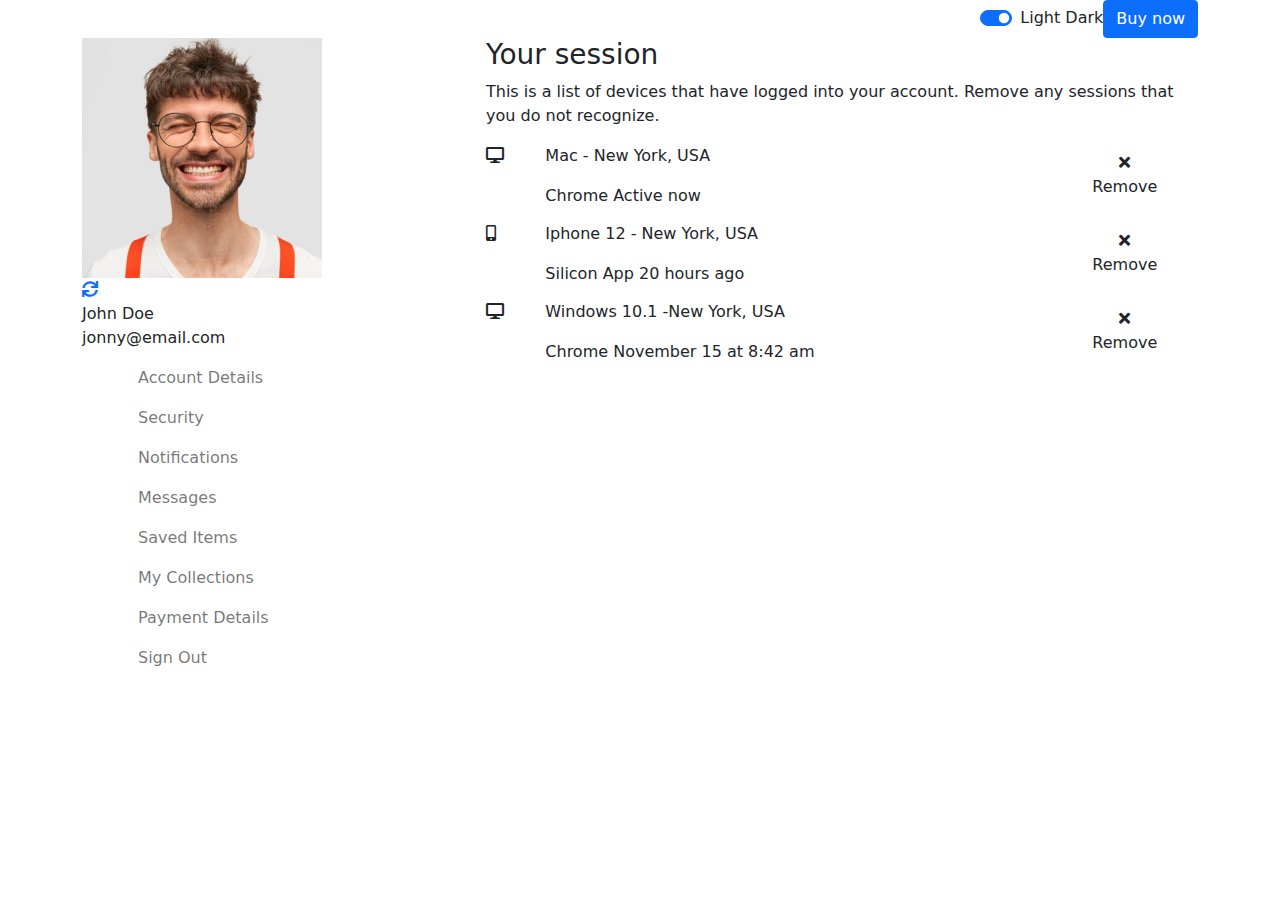
==== commit 0081d3f6: "исправление багов блока подключенных пользователей" ====
--- a/index.html
+++ b/index.html
@@ -7,62 +7,193 @@
 	<link rel="stylesheet" href="css/bootstrap.min.css">
 	<link rel="stylesheet" href="css/all.min.css">
 	<link rel="stylesheet" href="css/bundle.css">
+	<link rel="stylesheet" href="css/all.min.css">
+
 </head>
 <body>
-	<div class="container-fluid">
-		<div class="row">
-			<div class="col-6">
-				<img src="images/logo.svg" alt="logo">
-				<h3>Silicon</h3>
-				<p>Proin ipsum pharetra, senectus eget scelerisque varius pretium platea velit. Lacus, eget eu vitae nullam proin turpis etiam mi sit. Non feugiat feugiat egestas nulla nec. Arcu tempus, eget elementum dolor ullamcorper sodales ultrices eros.</p>
-				
-			</div>
-			<div class="col-2">
-				<ul>
-					<li><a href="#">Home</a></li>
-					<li><a href="#">About</a></li>
-					<li><a href="#">Services</a></li>
-					<li><a href="#">Our clients</a></li>
-					<li><a href="#">News</a></li>
-				</ul>
-			</div>
-			<div class="col-2">
-				<ul>
-					<li><a href="#">Facebook</a></li>
-					<li><a href="#">LinkedIn</a></li>
-					<li><a href="#">Twitter</a></li>
-					<li><a href="#">Instagram</a></li>
-				</ul>
-			</div>
-			<div class="col-2">
-				<h5>Contact Us</h5>
-				<a href="#">email@example.com</a>
+
+	<div class="container-fluid fixed_block">
+		<div class="container">
+			<div class="row">
+				<div class="col-6">
+					<!-- лого и меню -->
+				</div>
+				<div class="col-6 d-flex justify-content-end d-flex align-items-center">
+					<div class="sweatch">
+						<div class="form-check form-switch">
+							<label class="form-check-label align-self-center" for="flexSwitchCheckChecked">Light</label>
+						  	<input class="form-check-input sweatch_feald" type="checkbox" role="switch" id="flexSwitchCheckChecked" checked>
+						  	<label class="form-check-label align-self-center" for="flexSwitchCheckChecked">Dark</label>
+						</div>
+					</div>
+					<button type="button" class="btn btn-primary btn_buy"><i class="bi bi-cart"></i>Buy now</button>
+				</div>
 			</div>
 		</div>
+	</div>
+	<div class="container">
 		<div class="row">
-			<div class="col-6">
-				<div class="mb-3">
-				 	<label for="exampleFormControlInput1" class="form-label">Subscribe to our newsletter</label>
-				 	<form>
-				 		<i class="fal fa-envelope"></i>
-				 		<input type="email" class="form-control" id="exampleFormControlInput1" placeholder="Your name">
-				 		<div class="col-auto">
-				   			<button type="submit" class="btn btn-primary mb-3">Subcribe</button>
-				  		</div>
-				 	</form>
-				 	
-				</div>
-				
+			<aside class="col-4 sidebar">
+				<div class="sidebar_block">
+					<div class="sidebar_user_info_wrap">
+						<div class="photo_and_info">
+							<div class="photo_wrap">
+								<div class="photo">
+									<img src="images/18.jpg">
+									<div class="link">
+										<a href="#">
+											<i class="fas fa-sync"></i>
+										</a>
+									</div>
+								</div>
+							</div>
+							<div class="info">
+								<div class="user_name">
+									John Doe
+								</div>
+								<div class="user_email">
+									jonny@email.com
+								</div>
+							</div>
+						</div>
+					</div>
+					<div class="container">
+						<div class="row">
+							<div class="col-12 sidebar_menu_wrap">
+								<nav class="navbar navbar-expand-lg navbar-light bg-transparent">
+									<div class="container-fluid">
+										<button class="navbar-toggler sidebar_menu_button" type="button" data-bs-toggle="collapse" data-bs-target="#navbarTogglerDemo01" aria-controls="navbarTogglerDemo01" aria-expanded="false" aria-label="Toggle navigation">
+											<span class=" disable_button navbar-toggler-icon"></span>
+											<i class=" sidebar_icon_before bi bi-person-lines-fill"></i>
+											Account menu
+											<i class="sidebar_icon_after bi bi-chevron-down"></i>
+										</button>
+										<div class="collapse navbar-collapse" id="navbarTogglerDemo01">
+											<ul class="navbar-nav sidebar_menu me-auto mb-2 mb-lg-0 flex-column">
+												<li class="nav-item">
+													<a class="nav-link sidebar_menu_items" href="#">
+													<i class="sidebar_icon bi bi-gear"></i>
+													Account Details</a>
+												</li>
+												<li class="nav-item">
+													<a class="nav-link active_item sidebar_menu_items" href="#">
+													<i class="sidebar_icon bi bi-lock"></i>
+													Security</a>
+												</li>
+												<li class="nav-item">
+													<a class="nav-link sidebar_menu_items" href="#">
+													<i class="sidebar_icon bi bi-bell"></i>
+													Notifications</a>
+												</li>
+												<li class="nav-item">
+													<a class="nav-link sidebar_menu_items" href="#">
+													<i class="sidebar_icon bi bi-chat-right"></i>
+													Messages</a>
+												</li>
+												<li class="nav-item">
+													<a class="nav-link sidebar_menu_items" href="#">
+													<i class="sidebar_icon bi bi-bookmark"></i>
+													Saved Items</a>
+												</li>
+												<li class="nav-item">
+													<a class="nav-link sidebar_menu_items" href="#">
+													<i class="sidebar_icon bi bi-collection"></i>
+													My Collections</a>
+												</li>
+												<li class="nav-item">
+													<a class="nav-link sidebar_menu_items" href="#">
+													<i class="sidebar_icon bi bi-credit-card-2-front"></i>
+													Payment Details</a>
+												</li>
+												<li class="nav-item">
+													<a class="nav-link sidebar_menu_items" href="#">
+													<i class="sidebar_icon bi bi-box-arrow-left"></i>
+													Sign Out</a>
+												</li>
+											</ul>
+										</div>
+									</div>
+								</nav>
+							</div>
+						</div>
+					</div>
+				</div>
+			</aside>
+			<div class="col-8">
+				<div class="container-fluid connections">
+					<div class="row row_title">
+						<div class="col-12 title">
+							<h3>Your session</h3>
+						</div>
+						<div class="col-12 wrap_article">
+							<p>This is a list of devices that have logged into your account. Remove any sessions that you do not recognize.</p>
+						</div>
+					</div>
+					<div class="row users">
+						<div class="col-1 item align-self-start">
+							<i class="fas fa-desktop"></i>
+						</div>
+						<div class="col-9 item">
+							<div class="computers">
+								
+								<p>Mac - New York, USA</p>
+								<span>Chrome </span>
+								<span class="active">Active now</span>
+							</div>
+						</div>
+						<div class="col-2 item">
+							<div class="btn-group button_wrap" role="group" aria-label="Basic example">
+							  <button type="button" class="btn btn_delete ">
+							  	<i class="fas fa-times"></i>
+							  <p>Remove</p></button>
+							</div>
+						</div>
+						<div class="col-1 item align-self-start">
+							<i class="fas fa-mobile-alt"></i>
+						</div>
+						<div class="col-9 item">
+							<div class="computers">
+								<p>Iphone 12 - New York, USA</p>
+								<span>Silicon App </span>
+								<span>20 hours ago</span>
+							</div>
+						</div>
+						<div class="col-2 item">
+							<div class="btn-group button_wrap" role="group" aria-label="Basic example">
+								<button type="button" class="btn btn_delete"><i class="fas fa-times"></i>
+								<p>Remove</p></button>
+							</div>
+						</div>
+						<div class="col-1 item align-self-start">
+							<i class="fas fa-desktop"></i>
+						</div>
+						<div class="col-9 item">
+							<div class="computers">
+								<p>Windows 10.1 -New York, USA</p>
+								<span>Chrome </span>
+								<span>November 15 at 8:42 am</span>
+							</div>
+						</div>
+						
+						<div class="col-2 item">
+							<div class="btn-group button_wrap" role="group" aria-label="Basic example">
+								<button type="button" class="btn btn_delete">
+									<i class="fas fa-times"></i>
+								<p>Remove</p></button>
+							</div>
+						</div>
+					</div>
+				</div>
 			</div>
-			<div class="col-2">
-					<ul>
-						<li><a href="#">Terms & Conditions</a></li>
-						<li><a href="#">Privacy Policy</a></li>
-					</ul>
-				</div>
+
+
+	<footer class="container-fluid footer">
+		<div class="container">
+			<div class="row">
+				<!-- footer -->
+			</div>
 		</div>
-	</div>
-
+	</footer>
 
 	<script src="js/bootstrap.min.js"></script>
 </body>
